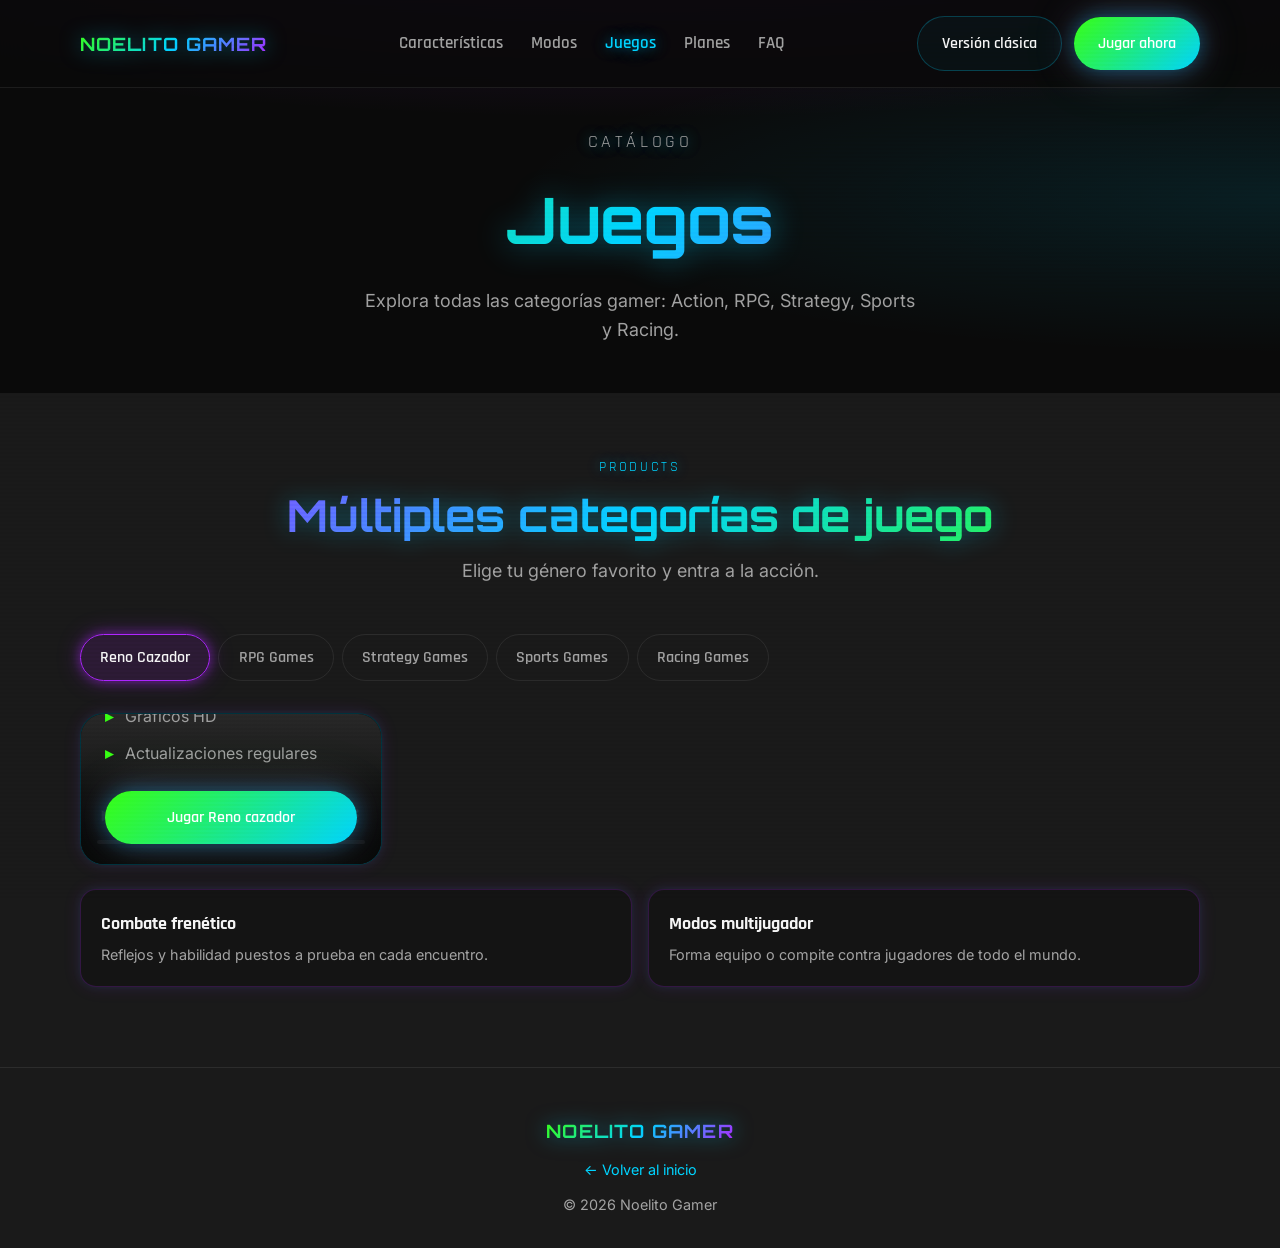
==== juegos.html @ 3323c5c1 "Añadir hub gamer Noelito con Reno Cazador y paginagamer Incluye juegos, videos, modo dia/noche y act" ====
<!DOCTYPE html>
<html lang="es">
<head>
    <meta charset="UTF-8">
    <meta name="viewport" content="width=device-width, initial-scale=1.0">
    <title>Juegos — Noelito Gamer</title>
    <link rel="preconnect" href="https://fonts.googleapis.com">
    <link rel="preconnect" href="https://fonts.gstatic.com" crossorigin>
    <link href="https://fonts.googleapis.com/css2?family=Inter:wght@400;500;600;700&family=Orbitron:wght@500;600;700;800&family=Rajdhani:wght@500;600;700&display=swap" rel="stylesheet">
    <style>
        :root {
            --bg: #0a0a0a;
            --bg-elevated: #1a1a1a;
            --bg-card: #141414;
            --border: rgba(255, 255, 255, 0.08);
            --text: #f5f5f5;
            --muted: #a3a3a3;
            --neon-green: #39ff14;
            --neon-purple: #b026ff;
            --neon-blue: #00d4ff;
            --gradient-neon: linear-gradient(135deg, var(--neon-green), var(--neon-blue), var(--neon-purple));
            --gradient-neon-reverse: linear-gradient(135deg, var(--neon-purple), var(--neon-blue), var(--neon-green));
            --glow-blue: 0 0 12px rgba(0, 212, 255, 0.5), 0 0 24px rgba(0, 212, 255, 0.25);
            --glow-purple: 0 0 12px rgba(176, 38, 255, 0.5), 0 0 24px rgba(176, 38, 255, 0.25);
            --glow-mixed: 0 0 20px rgba(0, 212, 255, 0.35), 0 0 40px rgba(176, 38, 255, 0.25), 0 0 60px rgba(57, 255, 20, 0.15);
            --card-glow: 0 0 18px rgba(176, 38, 255, 0.12), 0 0 8px rgba(0, 212, 255, 0.08);
            --card-glow-hover: 0 0 28px rgba(0, 212, 255, 0.35), 0 0 48px rgba(176, 38, 255, 0.2), 0 0 12px rgba(57, 255, 20, 0.15);
            --radius: 16px;
            --radius-lg: 24px;
            --container: min(1120px, calc(100% - 2rem));
            --font-display: 'Orbitron', sans-serif;
            --font-tech: 'Rajdhani', sans-serif;
            --font-body: 'Inter', sans-serif;
        }
        *, *::before, *::after { box-sizing: border-box; margin: 0; padding: 0; }
        html { scroll-behavior: smooth; }
        body {
            font-family: var(--font-body);
            background: var(--bg);
            color: var(--text);
            line-height: 1.6;
            overflow-x: hidden;
            position: relative;
        }
        body::before {
            content: '';
            position: fixed;
            inset: 0;
            z-index: 9999;
            pointer-events: none;
            background: repeating-linear-gradient(0deg, transparent, transparent 2px, rgba(0,0,0,0.15) 2px, rgba(0,0,0,0.15) 4px);
            opacity: 0.35;
            mix-blend-mode: overlay;
        }
        a { color: inherit; text-decoration: none; }
        button { font: inherit; cursor: pointer; border: none; background: none; }
        .container { width: var(--container); margin-inline: auto; }

        .section-label {
            font-family: var(--font-tech);
            font-size: 0.85rem;
            letter-spacing: 0.2em;
            text-transform: uppercase;
            color: var(--neon-blue);
            margin-bottom: 0.75rem;
            text-shadow: var(--glow-blue);
        }
        .section-title {
            font-family: var(--font-display);
            font-size: clamp(1.75rem, 4vw, 2.75rem);
            line-height: 1.15;
            margin-bottom: 1rem;
            background: var(--gradient-neon-reverse);
            -webkit-background-clip: text;
            background-clip: text;
            color: transparent;
            filter: drop-shadow(0 0 12px rgba(0, 212, 255, 0.4));
            animation: titleGlow 4s ease-in-out infinite;
        }
        .section-subtitle { color: var(--muted); font-size: clamp(1rem, 2vw, 1.125rem); max-width: 640px; }
        .section-header { margin-bottom: 3rem; }
        .section-header.center { text-align: center; }
        .section-header.center .section-subtitle { margin-inline: auto; }

        .btn {
            display: inline-flex;
            align-items: center;
            justify-content: center;
            padding: 0.85rem 1.5rem;
            border-radius: 999px;
            font-family: var(--font-tech);
            font-size: 1rem;
            font-weight: 600;
            transition: transform 0.25s ease, box-shadow 0.25s ease;
        }
        .btn:hover { transform: translateY(-2px); }
        .btn-primary {
            background: var(--gradient-neon);
            background-size: 200% 200%;
            color: #fff;
            box-shadow: var(--glow-mixed);
            animation: gradientShift 4s ease infinite;
        }
        .btn-primary:hover {
            box-shadow: 0 0 25px rgba(57,255,20,0.55), 0 0 45px rgba(0,212,255,0.5);
        }
        .btn-ghost {
            border: 1px solid rgba(0, 212, 255, 0.25);
            background: rgba(0, 212, 255, 0.04);
            color: var(--text);
        }
        .btn-ghost:hover { border-color: var(--neon-blue); box-shadow: var(--glow-blue); color: var(--neon-blue); }

        .navbar {
            position: fixed;
            top: 0; left: 0; right: 0;
            z-index: 100;
            padding: 1rem 0;
            background: rgba(10, 10, 10, 0.85);
            backdrop-filter: blur(16px);
            border-bottom: 1px solid var(--border);
        }
        .navbar-inner { display: flex; align-items: center; justify-content: space-between; gap: 1rem; }
        .logo {
            font-family: var(--font-display);
            font-size: 1.15rem;
            font-weight: 700;
            letter-spacing: 0.06em;
            background: var(--gradient-neon);
            -webkit-background-clip: text;
            background-clip: text;
            color: transparent;
            filter: drop-shadow(0 0 10px rgba(0, 212, 255, 0.5));
        }
        .nav-links { display: flex; align-items: center; gap: 1.75rem; list-style: none; }
        .nav-links a {
            font-family: var(--font-tech);
            font-size: 1.05rem;
            font-weight: 600;
            color: var(--muted);
            transition: color 0.2s ease, text-shadow 0.2s ease;
        }
        .nav-links a:hover,
        .nav-links a.active {
            color: var(--neon-blue);
            text-shadow: var(--glow-blue);
        }
        .nav-actions { display: flex; align-items: center; gap: 0.75rem; }
        .menu-toggle {
            display: none;
            width: 42px; height: 42px;
            border-radius: 10px;
            border: 1px solid var(--border);
            color: var(--text);
            font-size: 1.25rem;
        }
        .mobile-menu {
            display: none;
            position: fixed;
            inset: 0; top: 64px;
            background: rgba(10, 10, 10, 0.98);
            padding: 1.5rem;
            z-index: 99;
        }
        .mobile-menu.open { display: block; }
        .mobile-menu a {
            display: block;
            padding: 1rem 0;
            font-family: var(--font-tech);
            font-size: 1.25rem;
            border-bottom: 1px solid var(--border);
        }
        .mobile-menu a.active { color: var(--neon-blue); }

        .page-hero {
            padding: 8rem 0 3rem;
            background:
                radial-gradient(ellipse 80% 50% at 50% -20%, rgba(176, 38, 255, 0.2), transparent),
                radial-gradient(ellipse 60% 40% at 100% 50%, rgba(0, 212, 255, 0.1), transparent),
                var(--bg);
            text-align: center;
        }
        .page-hero h1 {
            font-family: var(--font-display);
            font-size: clamp(2.5rem, 6vw, 4rem);
            background: var(--gradient-neon);
            -webkit-background-clip: text;
            background-clip: text;
            color: transparent;
            filter: drop-shadow(0 0 16px rgba(0, 212, 255, 0.45));
            margin-bottom: 1rem;
        }
        .page-hero p { color: var(--muted); font-size: 1.125rem; max-width: 560px; margin-inline: auto; }

        section { padding: 4rem 0 5rem; }
        .product-tabs { display: flex; flex-wrap: wrap; gap: 0.5rem; margin-bottom: 2rem; }
        .product-tab {
            padding: 0.6rem 1.2rem;
            border-radius: 999px;
            border: 1px solid var(--border);
            font-family: var(--font-tech);
            font-weight: 600;
            color: var(--muted);
            transition: all 0.25s ease;
        }
        .product-tab.active, .product-tab:hover {
            color: var(--text);
            border-color: var(--neon-purple);
            background: rgba(176, 38, 255, 0.12);
            box-shadow: var(--glow-purple);
        }
        .product-panel { display: none; animation: fadeUp 0.4s ease; }
        .product-panel.active { display: grid; grid-template-columns: 1.2fr 1fr; gap: 2rem; align-items: center; }
        .product-showcase {
            padding: 2rem;
            border-radius: var(--radius-lg);
            border: 1px solid rgba(0, 212, 255, 0.25);
            background: var(--bg-elevated);
            min-height: 320px;
            box-shadow: var(--card-glow);
        }
        .product-showcase.product-showcase--reno {
            position: relative;
            display: inline-block;
            width: fit-content;
            max-width: 100%;
            min-height: 0;
            padding: 0;
            margin: 0;
            line-height: 0;
            vertical-align: top;
            overflow: hidden;
            background: #000;
            box-sizing: content-box;
        }
        .product-showcase-bg {
            display: block;
            width: auto;
            max-width: min(1080px, 100%);
            height: auto;
            margin: 0;
            padding: 0;
            border: none;
            vertical-align: top;
            object-fit: fill;
        }
        .product-showcase--reno::after {
            content: '';
            position: absolute;
            inset: 0;
            background: linear-gradient(180deg, rgba(10, 10, 10, 0.25) 0%, rgba(10, 10, 10, 0.7) 50%, rgba(10, 10, 10, 0.92) 100%);
            z-index: 1;
            pointer-events: none;
        }
        #panel-action.product-panel.active {
            grid-template-columns: 1fr;
            justify-items: start;
            align-items: start;
            gap: 1.5rem;
        }
        #panel-action .product-side {
            display: grid;
            grid-template-columns: repeat(2, 1fr);
            gap: 1rem;
            width: 100%;
        }
        .product-showcase--reno .product-showcase-content {
            position: absolute;
            inset: 0;
            z-index: 2;
            display: flex;
            flex-direction: column;
            justify-content: flex-end;
            width: 100%;
            padding: 1rem 1.5rem 1.25rem;
            margin: 0;
            line-height: 1.6;
            pointer-events: none;
            box-sizing: border-box;
        }
        .product-showcase--reno .product-showcase-content a,
        .product-showcase--reno .product-showcase-content button {
            pointer-events: auto;
        }
        .product-showcase--reno .product-showcase-bg {
            pointer-events: auto;
        }
        @media (max-width: 768px) {
            #panel-action .product-side {
                grid-template-columns: 1fr;
            }
            .product-showcase--reno .product-showcase-content {
                padding: 0.85rem 1rem 1rem;
            }
            .product-showcase-bg {
                max-width: 100%;
            }
        }
        .product-showcase-content {
            position: relative;
            z-index: 2;
        }
        .product-showcase h3 {
            font-family: var(--font-display);
            font-size: 1.5rem;
            margin-bottom: 0.75rem;
            background: var(--gradient-neon);
            -webkit-background-clip: text;
            background-clip: text;
            color: transparent;
        }
        .product-showcase p { color: var(--muted); margin-bottom: 1.5rem; }
        .product-list { list-style: none; display: grid; gap: 0.75rem; }
        .product-list li { display: flex; gap: 0.75rem; color: var(--muted); }
        .product-list li::before { content: '▸'; color: var(--neon-green); font-weight: bold; }
        .product-side { display: grid; gap: 1rem; }
        .mini-card {
            padding: 1.25rem;
            border-radius: var(--radius);
            border: 1px solid rgba(176, 38, 255, 0.2);
            background: var(--bg-card);
            box-shadow: var(--card-glow);
            transition: border-color 0.25s ease, box-shadow 0.25s ease;
        }
        .mini-card:hover { border-color: rgba(0, 212, 255, 0.5); box-shadow: var(--card-glow-hover); }
        .mini-card h4 { font-family: var(--font-tech); font-size: 1.1rem; margin-bottom: 0.35rem; }
        .mini-card p { color: var(--muted); font-size: 0.9rem; }

        footer {
            padding: 3rem 0 2rem;
            border-top: 1px solid var(--border);
            background: var(--bg-elevated);
            text-align: center;
        }
        footer p { color: var(--muted); font-size: 0.9rem; margin-top: 0.75rem; }

        .reveal { opacity: 0; transform: translateY(24px); transition: opacity 0.7s ease, transform 0.7s ease; }
        .reveal.visible { opacity: 1; transform: translateY(0); }

        @keyframes fadeUp { from { opacity: 0; transform: translateY(16px); } to { opacity: 1; transform: translateY(0); } }
        @keyframes titleGlow {
            0%, 100% { filter: drop-shadow(0 0 12px rgba(0, 212, 255, 0.35)); }
            50% { filter: drop-shadow(0 0 20px rgba(57, 255, 20, 0.45)); }
        }
        @keyframes gradientShift {
            0%, 100% { background-position: 0% 50%; }
            50% { background-position: 100% 50%; }
        }

        @media (max-width: 1024px) {
            .product-panel.active { grid-template-columns: 1fr; }
        }
        @media (max-width: 768px) {
            .nav-links, .nav-actions .btn-ghost { display: none; }
            .menu-toggle { display: grid; place-items: center; }
            .product-tabs { justify-content: center; }
            section { padding: 3rem 0 4rem; }
        }
        @media (max-width: 480px) {
            .product-tab { font-size: 0.8rem; padding: 0.5rem 0.85rem; }
        }
    </style>
</head>
<body>
    <header class="navbar" id="navbar">
        <div class="container navbar-inner">
            <a href="paginagamer.html" class="logo">NOELITO GAMER</a>
            <nav>
                <ul class="nav-links">
                    <li><a href="paginagamer.html#caracteristicas">Características</a></li>
                    <li><a href="paginagamer.html#features">Modos</a></li>
                    <li><a href="juegos.html" class="active">Juegos</a></li>
                    <li><a href="paginagamer.html#precios">Planes</a></li>
                    <li><a href="paginagamer.html#faq">FAQ</a></li>
                </ul>
            </nav>
            <div class="nav-actions">
                <a href="index.html" class="btn btn-ghost">Versión clásica</a>
                <a href="paginagamer.html#hero" class="btn btn-primary">Jugar ahora</a>
            </div>
            <button class="menu-toggle" id="menuToggle" aria-label="Menú">☰</button>
        </div>
    </header>
    <div class="mobile-menu" id="mobileMenu">
        <a href="paginagamer.html#caracteristicas">Características</a>
        <a href="paginagamer.html#features">Modos</a>
        <a href="juegos.html" class="active">Juegos</a>
        <a href="paginagamer.html#precios">Planes</a>
        <a href="paginagamer.html#faq">FAQ</a>
        <a href="paginagamer.html#hero" class="btn btn-primary" style="margin-top: 1rem; display: block; text-align: center;">Jugar ahora</a>
        <a href="index.html">Versión clásica</a>
    </div>

    <div class="page-hero">
        <div class="container reveal">
            <p class="section-label">Catálogo</p>
            <h1>Juegos</h1>
            <p>Explora todas las categorías gamer: Action, RPG, Strategy, Sports y Racing.</p>
        </div>
    </div>

    <section id="juegos" style="background: var(--bg-elevated);">
        <div class="container">
            <div class="section-header center reveal">
                <p class="section-label">Products</p>
                <h2 class="section-title">Múltiples categorías de juego</h2>
                <p class="section-subtitle">Elige tu género favorito y entra a la acción.</p>
            </div>
            <div class="product-tabs reveal" role="tablist" aria-label="Categorías de juego">
                <button class="product-tab active" role="tab" aria-selected="true" data-tab="action">Reno Cazador</button>
                <button class="product-tab" role="tab" aria-selected="false" data-tab="rpg">RPG Games</button>
                <button class="product-tab" role="tab" aria-selected="false" data-tab="strategy">Strategy Games</button>
                <button class="product-tab" role="tab" aria-selected="false" data-tab="sports">Sports Games</button>
                <button class="product-tab" role="tab" aria-selected="false" data-tab="racing">Racing Games</button>
            </div>

            <div class="product-panel active" id="panel-action" role="tabpanel">
                <div class="product-showcase product-showcase--reno">
                    <video class="product-showcase-bg" autoplay muted loop playsinline controls>
                        <source src="./public/video/renocazador.mp4" type="video/mp4">
                    </video>
                    <div class="product-showcase-content">
                        <h3>Reno Cazador</h3>
                        <p>Aventuras de acción intensas — juega <strong>Reno Cazador 3D</strong>, caza renos en un bosque nocturno en primera persona.</p>
                        <ul class="product-list">
                            <li>Combate frenético</li>
                            <li>Modos multijugador</li>
                            <li>Gráficos HD</li>
                            <li>Actualizaciones regulares</li>
                        </ul>
                        <a href="./reno-cazador.html" class="btn btn-primary" style="margin-top: 1.5rem;">Jugar Reno cazador</a>
                    </div>
                </div>
                <div class="product-side">
                    <div class="mini-card"><h4>Combate frenético</h4><p>Reflejos y habilidad puestos a prueba en cada encuentro.</p></div>
                    <div class="mini-card"><h4>Modos multijugador</h4><p>Forma equipo o compite contra jugadores de todo el mundo.</p></div>
                </div>
            </div>

            <div class="product-panel" id="panel-rpg" role="tabpanel">
                <div class="product-showcase">
                    <h3>RPG Games</h3>
                    <p>Epic role-playing experiences</p>
                    <ul class="product-list">
                        <li>Character customization</li>
                        <li>Story-driven gameplay</li>
                        <li>Open world</li>
                        <li>Quest system</li>
                    </ul>
                    <a href="juego.html" class="btn btn-primary" style="margin-top: 1.5rem;">Explore RPG</a>
                </div>
                <div class="product-side">
                    <div class="mini-card"><h4>Character customization</h4><p>Build your hero with unique skills and gear.</p></div>
                    <div class="mini-card"><h4>Quest system</h4><p>Complete missions and unlock the full story.</p></div>
                </div>
            </div>

            <div class="product-panel" id="panel-strategy" role="tabpanel">
                <div class="product-showcase">
                    <h3>Strategy Games</h3>
                    <p>Tactical and strategic challenges</p>
                    <ul class="product-list">
                        <li>Turn-based combat</li>
                        <li>Resource management</li>
                        <li>Alliance system</li>
                        <li>Leaderboards</li>
                    </ul>
                    <a href="juego.html" class="btn btn-primary" style="margin-top: 1.5rem;">Explore Strategy</a>
                </div>
                <div class="product-side">
                    <div class="mini-card"><h4>Turn-based combat</h4><p>Plan every move and outsmart your opponents.</p></div>
                    <div class="mini-card"><h4>Leaderboards</h4><p>Climb the ranks and prove your tactical mastery.</p></div>
                </div>
            </div>

            <div class="product-panel" id="panel-sports" role="tabpanel">
                <div class="product-showcase">
                    <h3>Sports Games</h3>
                    <p>Realistic sports simulations</p>
                    <ul class="product-list">
                        <li>Real physics</li>
                        <li>Career mode</li>
                        <li>Online multiplayer</li>
                        <li>Team management</li>
                    </ul>
                    <a href="juego.html" class="btn btn-primary" style="margin-top: 1.5rem;">Explore Sports</a>
                </div>
                <div class="product-side">
                    <div class="mini-card"><h4>Real physics</h4><p>Authentic ball movement and player dynamics.</p></div>
                    <div class="mini-card"><h4>Career mode</h4><p>Rise from rookie to legend in your sport.</p></div>
                </div>
            </div>

            <div class="product-panel" id="panel-racing" role="tabpanel">
                <div class="product-showcase">
                    <h3>Racing Games</h3>
                    <p>High-speed racing action</p>
                    <ul class="product-list">
                        <li>Car customization</li>
                        <li>Multiple tracks</li>
                        <li>Time trials</li>
                        <li>Drift mode</li>
                    </ul>
                    <a href="juego.html" class="btn btn-primary" style="margin-top: 1.5rem;">Explore Racing</a>
                </div>
                <div class="product-side">
                    <div class="mini-card"><h4>Car customization</h4><p>Tune performance and style your ride.</p></div>
                    <div class="mini-card"><h4>Drift mode</h4><p>Master corners and rack up style points.</p></div>
                </div>
            </div>
        </div>
    </section>

    <footer>
        <div class="container">
            <a href="paginagamer.html" class="logo">NOELITO GAMER</a>
            <p><a href="paginagamer.html" style="color: var(--neon-blue);">← Volver al inicio</a></p>
            <p>© 2026 Noelito Gamer</p>
        </div>
    </footer>

    <script>
        function actualizarEnlacesConNombre() {
            var nombreAlumno = localStorage.getItem('nombreAlumno');
            if (!nombreAlumno) return;
            document.querySelectorAll('a[href$=".html"]').forEach(function (enlace) {
                var href = enlace.getAttribute('href');
                if (href && !href.includes('nombre=') && !href.includes('index.html') && !href.includes('paginagamer.html')) {
                    enlace.setAttribute('href', href + '?nombre=' + encodeURIComponent(nombreAlumno));
                }
            });
        }

        function activateTab(tabId) {
            document.querySelectorAll('.product-tab').forEach(function (t) {
                var isActive = t.dataset.tab === tabId;
                t.classList.toggle('active', isActive);
                t.setAttribute('aria-selected', isActive ? 'true' : 'false');
            });
            document.querySelectorAll('.product-panel').forEach(function (p) {
                p.classList.remove('active');
            });
            var panel = document.getElementById('panel-' + tabId);
            if (panel) panel.classList.add('active');
        }

        function ajustarContenedorVideo() {
            document.querySelectorAll('.product-showcase--reno .product-showcase-bg').forEach(function (video) {
                function aplicarTamaño() {
                    if (!video.videoWidth || !video.videoHeight) return;
                    var panel = video.closest('#panel-action') || video.closest('.container');
                    var maxW = panel ? panel.clientWidth : 1080;
                    var escala = Math.min(1, maxW / video.videoWidth);
                    video.style.width = Math.round(video.videoWidth * escala) + 'px';
                    video.style.height = Math.round(video.videoHeight * escala) + 'px';
                }
                if (video.readyState >= 1) aplicarTamaño();
                video.addEventListener('loadedmetadata', aplicarTamaño);
                video.addEventListener('loadeddata', function () {
                    var playPromise = video.play();
                    if (playPromise && playPromise.catch) {
                        playPromise.catch(function () {});
                    }
                });
                window.addEventListener('resize', aplicarTamaño);
                if (video.paused) {
                    var playPromise = video.play();
                    if (playPromise && playPromise.catch) {
                        playPromise.catch(function () {});
                    }
                }
            });
        }

        document.addEventListener('DOMContentLoaded', function () {
            actualizarEnlacesConNombre();
            ajustarContenedorVideo();

            document.querySelectorAll('.product-tab').forEach(function (tab) {
                tab.addEventListener('click', function () {
                    activateTab(tab.dataset.tab);
                    history.replaceState(null, '', '#' + tab.dataset.tab);
                });
            });

            var hash = window.location.hash.replace('#', '');
            if (hash && document.getElementById('panel-' + hash)) {
                activateTab(hash);
            }

            var menuToggle = document.getElementById('menuToggle');
            var mobileMenu = document.getElementById('mobileMenu');
            menuToggle.addEventListener('click', function () { mobileMenu.classList.toggle('open'); });
            mobileMenu.querySelectorAll('a').forEach(function (link) {
                link.addEventListener('click', function () { mobileMenu.classList.remove('open'); });
            });

            var revealEls = document.querySelectorAll('.reveal');
            var observer = new IntersectionObserver(function (entries) {
                entries.forEach(function (entry) {
                    if (entry.isIntersecting) entry.target.classList.add('visible');
                });
            }, { threshold: 0.12 });
            revealEls.forEach(function (el) { observer.observe(el); });
        });
    </script>
</body>
</html>
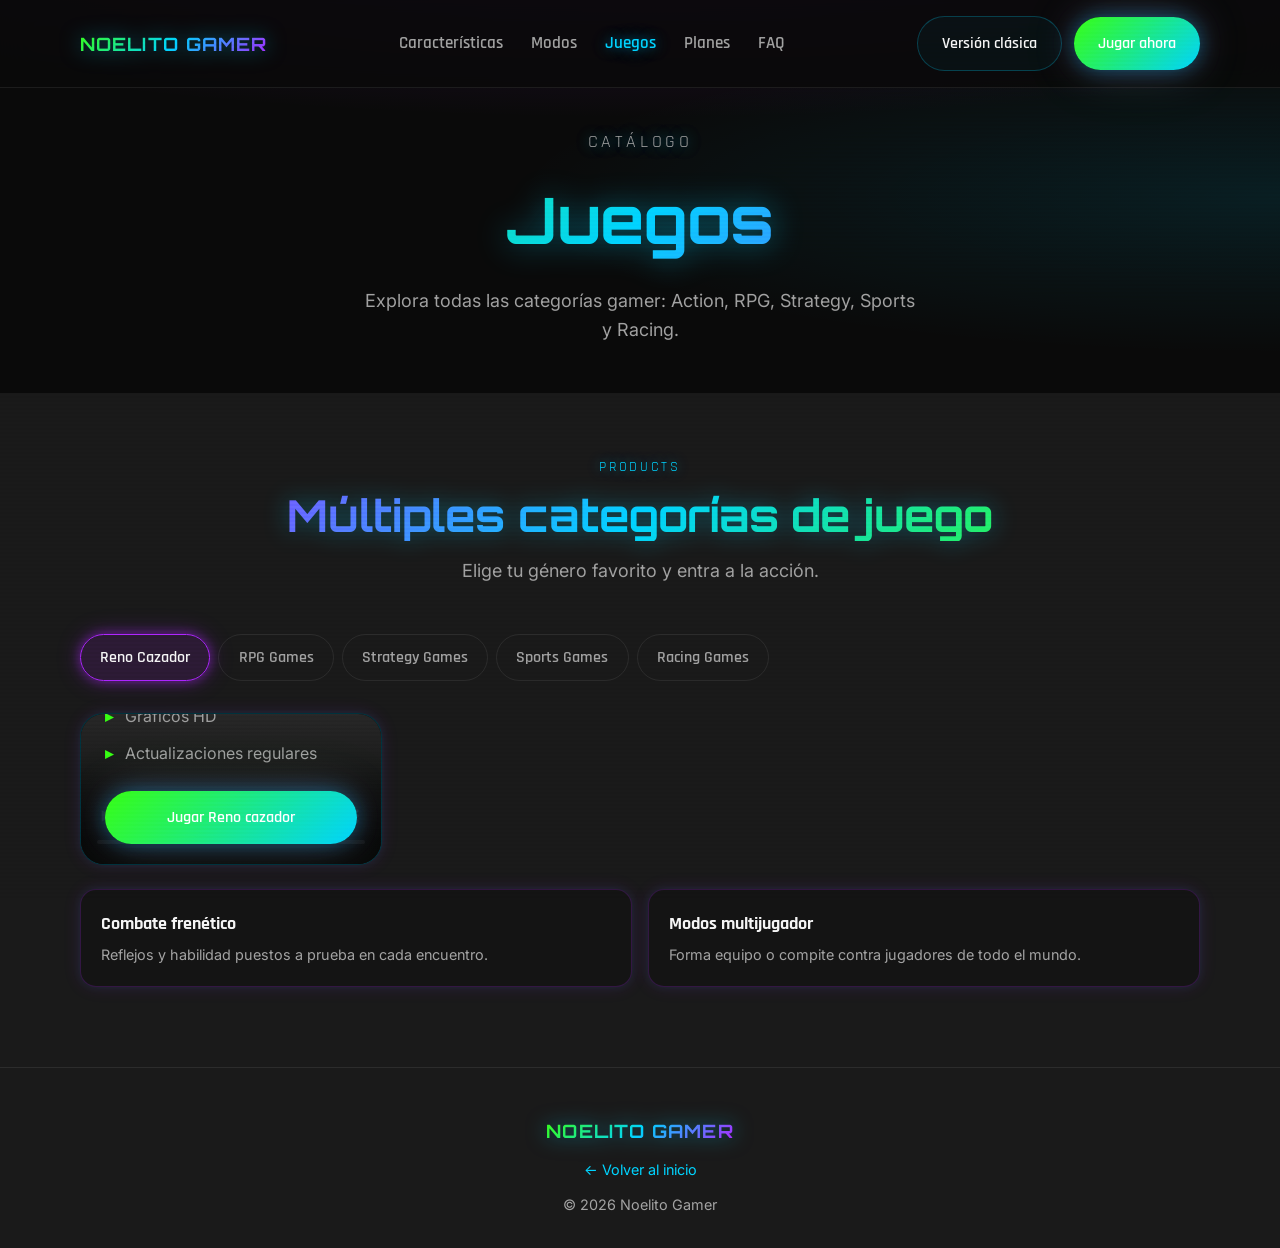
==== commit e859ece9: "Comprimir videos para carga web rapida en GitHub Pages Videos reducidos de ~1.7 GB a ~315 MB con H.2" ====
--- a/juegos.html
+++ b/juegos.html
@@ -364,31 +364,31 @@
 <body>
     <header class="navbar" id="navbar">
         <div class="container navbar-inner">
-            <a href="paginagamer.html" class="logo">NOELITO GAMER</a>
+            <a href="index.html" class="logo">NOELITO GAMER</a>
             <nav>
                 <ul class="nav-links">
-                    <li><a href="paginagamer.html#caracteristicas">Características</a></li>
-                    <li><a href="paginagamer.html#features">Modos</a></li>
+                    <li><a href="index.html#caracteristicas">Características</a></li>
+                    <li><a href="index.html#features">Modos</a></li>
                     <li><a href="juegos.html" class="active">Juegos</a></li>
-                    <li><a href="paginagamer.html#precios">Planes</a></li>
-                    <li><a href="paginagamer.html#faq">FAQ</a></li>
+                    <li><a href="index.html#precios">Planes</a></li>
+                    <li><a href="index.html#faq">FAQ</a></li>
                 </ul>
             </nav>
             <div class="nav-actions">
-                <a href="index.html" class="btn btn-ghost">Versión clásica</a>
-                <a href="paginagamer.html#hero" class="btn btn-primary">Jugar ahora</a>
+                <a href="inicio-clasico.html" class="btn btn-ghost">Versión clásica</a>
+                <a href="index.html#hero" class="btn btn-primary">Jugar ahora</a>
             </div>
             <button class="menu-toggle" id="menuToggle" aria-label="Menú">☰</button>
         </div>
     </header>
     <div class="mobile-menu" id="mobileMenu">
-        <a href="paginagamer.html#caracteristicas">Características</a>
-        <a href="paginagamer.html#features">Modos</a>
+        <a href="index.html#caracteristicas">Características</a>
+        <a href="index.html#features">Modos</a>
         <a href="juegos.html" class="active">Juegos</a>
-        <a href="paginagamer.html#precios">Planes</a>
-        <a href="paginagamer.html#faq">FAQ</a>
-        <a href="paginagamer.html#hero" class="btn btn-primary" style="margin-top: 1rem; display: block; text-align: center;">Jugar ahora</a>
-        <a href="index.html">Versión clásica</a>
+        <a href="index.html#precios">Planes</a>
+        <a href="index.html#faq">FAQ</a>
+        <a href="index.html#hero" class="btn btn-primary" style="margin-top: 1rem; display: block; text-align: center;">Jugar ahora</a>
+        <a href="inicio-clasico.html">Versión clásica</a>
     </div>
 
     <div class="page-hero">
@@ -416,8 +416,7 @@
 
             <div class="product-panel active" id="panel-action" role="tabpanel">
                 <div class="product-showcase product-showcase--reno">
-                    <video class="product-showcase-bg" autoplay muted loop playsinline controls>
-                        <source src="./public/video/renocazador.mp4" type="video/mp4">
+                    <video class="product-showcase-bg" muted loop playsinline controls preload="none" data-src="./public/video/renocazador.mp4">
                     </video>
                     <div class="product-showcase-content">
                         <h3>Reno Cazador</h3>
@@ -513,8 +512,8 @@
 
     <footer>
         <div class="container">
-            <a href="paginagamer.html" class="logo">NOELITO GAMER</a>
-            <p><a href="paginagamer.html" style="color: var(--neon-blue);">← Volver al inicio</a></p>
+            <a href="index.html" class="logo">NOELITO GAMER</a>
+            <p><a href="index.html" style="color: var(--neon-blue);">← Volver al inicio</a></p>
             <p>© 2026 Noelito Gamer</p>
         </div>
     </footer>
@@ -525,7 +524,7 @@
             if (!nombreAlumno) return;
             document.querySelectorAll('a[href$=".html"]').forEach(function (enlace) {
                 var href = enlace.getAttribute('href');
-                if (href && !href.includes('nombre=') && !href.includes('index.html') && !href.includes('paginagamer.html')) {
+                if (href && !href.includes('nombre=') && !href.includes('index.html') && !href.includes('inicio-clasico.html')) {
                     enlace.setAttribute('href', href + '?nombre=' + encodeURIComponent(nombreAlumno));
                 }
             });
@@ -542,6 +541,37 @@
             });
             var panel = document.getElementById('panel-' + tabId);
             if (panel) panel.classList.add('active');
+        }
+
+        function cargarVideoLazy(video) {
+            var src = video.getAttribute('data-src');
+            if (!src || video.dataset.loaded) return;
+            var source = document.createElement('source');
+            source.src = src;
+            source.type = 'video/mp4';
+            video.appendChild(source);
+            video.dataset.loaded = 'true';
+            video.load();
+        }
+
+        function initVideosLazy() {
+            var videos = document.querySelectorAll('video[data-src]');
+            videos.forEach(function (video) {
+                video.addEventListener('play', function () { cargarVideoLazy(video); });
+            });
+            if (!('IntersectionObserver' in window)) {
+                videos.forEach(cargarVideoLazy);
+                return;
+            }
+            var observer = new IntersectionObserver(function (entries) {
+                entries.forEach(function (entry) {
+                    if (entry.isIntersecting) {
+                        cargarVideoLazy(entry.target);
+                        observer.unobserve(entry.target);
+                    }
+                });
+            }, { rootMargin: '200px' });
+            videos.forEach(function (video) { observer.observe(video); });
         }
 
         function ajustarContenedorVideo() {
@@ -557,23 +587,19 @@
                 if (video.readyState >= 1) aplicarTamaño();
                 video.addEventListener('loadedmetadata', aplicarTamaño);
                 video.addEventListener('loadeddata', function () {
+                    if (!video.closest('.product-panel.active')) return;
                     var playPromise = video.play();
                     if (playPromise && playPromise.catch) {
                         playPromise.catch(function () {});
                     }
                 });
                 window.addEventListener('resize', aplicarTamaño);
-                if (video.paused) {
-                    var playPromise = video.play();
-                    if (playPromise && playPromise.catch) {
-                        playPromise.catch(function () {});
-                    }
-                }
             });
         }
 
         document.addEventListener('DOMContentLoaded', function () {
             actualizarEnlacesConNombre();
+            initVideosLazy();
             ajustarContenedorVideo();
 
             document.querySelectorAll('.product-tab').forEach(function (tab) {
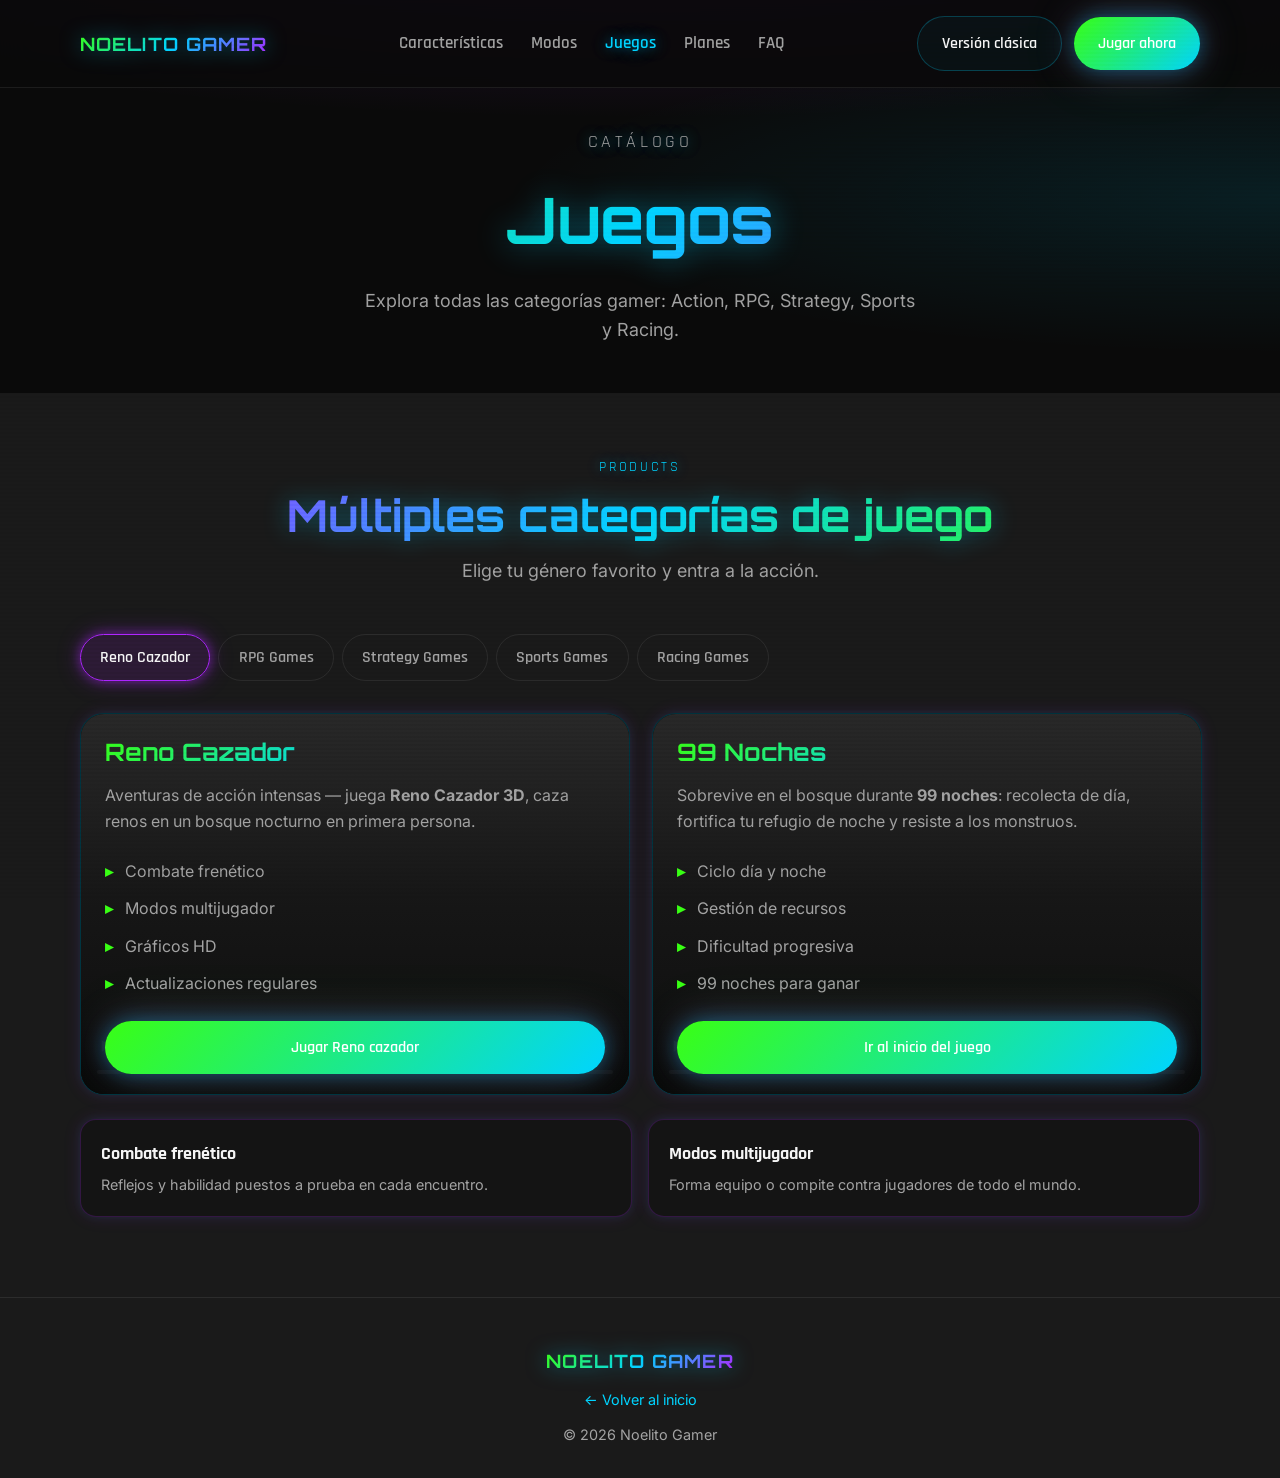
==== commit 1a1baf91: "Actualiza Reno Cazador, instrucciones y enlaces del sitio para GitHub Pages. Co-authored-by: Cursor " ====
--- a/juegos.html
+++ b/juegos.html
@@ -258,6 +258,24 @@
             align-items: start;
             gap: 1.5rem;
         }
+        #panel-action .product-games-row {
+            display: grid;
+            grid-template-columns: repeat(2, minmax(0, 1fr));
+            gap: 1.5rem;
+            width: 100%;
+        }
+        #panel-action .product-games-row .product-showcase--reno {
+            width: 100%;
+            max-width: none;
+            min-height: 380px;
+        }
+        #panel-action .product-games-row .product-showcase-bg {
+            width: 100%;
+            height: 100%;
+            min-height: 380px;
+            max-width: none;
+            object-fit: cover;
+        }
         #panel-action .product-side {
             display: grid;
             grid-template-columns: repeat(2, 1fr);
@@ -286,6 +304,9 @@
             pointer-events: auto;
         }
         @media (max-width: 768px) {
+            #panel-action .product-games-row {
+                grid-template-columns: 1fr;
+            }
             #panel-action .product-side {
                 grid-template-columns: 1fr;
             }
@@ -415,19 +436,36 @@
             </div>
 
             <div class="product-panel active" id="panel-action" role="tabpanel">
-                <div class="product-showcase product-showcase--reno">
-                    <video class="product-showcase-bg" muted loop playsinline controls preload="none" data-src="./public/video/renocazador.mp4">
-                    </video>
-                    <div class="product-showcase-content">
-                        <h3>Reno Cazador</h3>
-                        <p>Aventuras de acción intensas — juega <strong>Reno Cazador 3D</strong>, caza renos en un bosque nocturno en primera persona.</p>
-                        <ul class="product-list">
-                            <li>Combate frenético</li>
-                            <li>Modos multijugador</li>
-                            <li>Gráficos HD</li>
-                            <li>Actualizaciones regulares</li>
-                        </ul>
-                        <a href="./reno-cazador.html" class="btn btn-primary" style="margin-top: 1.5rem;">Jugar Reno cazador</a>
+                <div class="product-games-row">
+                    <div class="product-showcase product-showcase--reno">
+                        <video class="product-showcase-bg" muted loop playsinline controls preload="metadata" src="./public/video/renocazador.mp4">
+                        </video>
+                        <div class="product-showcase-content">
+                            <h3>Reno Cazador</h3>
+                            <p>Aventuras de acción intensas — juega <strong>Reno Cazador 3D</strong>, caza renos en un bosque nocturno en primera persona.</p>
+                            <ul class="product-list">
+                                <li>Combate frenético</li>
+                                <li>Modos multijugador</li>
+                                <li>Gráficos HD</li>
+                                <li>Actualizaciones regulares</li>
+                            </ul>
+                            <a href="./reno-cazador.html" class="btn btn-primary" style="margin-top: 1.5rem;">Jugar Reno cazador</a>
+                        </div>
+                    </div>
+                    <div class="product-showcase product-showcase--reno">
+                        <video class="product-showcase-bg" muted loop playsinline controls preload="metadata" src="./public/video/fondomecanica.mp4">
+                        </video>
+                        <div class="product-showcase-content">
+                            <h3>99 Noches</h3>
+                            <p>Sobrevive en el bosque durante <strong>99 noches</strong>: recolecta de día, fortifica tu refugio de noche y resiste a los monstruos.</p>
+                            <ul class="product-list">
+                                <li>Ciclo día y noche</li>
+                                <li>Gestión de recursos</li>
+                                <li>Dificultad progresiva</li>
+                                <li>99 noches para ganar</li>
+                            </ul>
+                            <a href="./99-noches.html" class="btn btn-primary" style="margin-top: 1.5rem;">Ir al inicio del juego</a>
+                        </div>
                     </div>
                 </div>
                 <div class="product-side">
@@ -577,6 +615,7 @@
         function ajustarContenedorVideo() {
             document.querySelectorAll('.product-showcase--reno .product-showcase-bg').forEach(function (video) {
                 function aplicarTamaño() {
+                    if (video.closest('.product-games-row')) return;
                     if (!video.videoWidth || !video.videoHeight) return;
                     var panel = video.closest('#panel-action') || video.closest('.container');
                     var maxW = panel ? panel.clientWidth : 1080;
@@ -601,6 +640,11 @@
             actualizarEnlacesConNombre();
             initVideosLazy();
             ajustarContenedorVideo();
+            document.querySelectorAll('.product-panel.active video[src]').forEach(function (video) {
+                video.load();
+                var playPromise = video.play();
+                if (playPromise && playPromise.catch) playPromise.catch(function () {});
+            });
 
             document.querySelectorAll('.product-tab').forEach(function (tab) {
                 tab.addEventListener('click', function () {
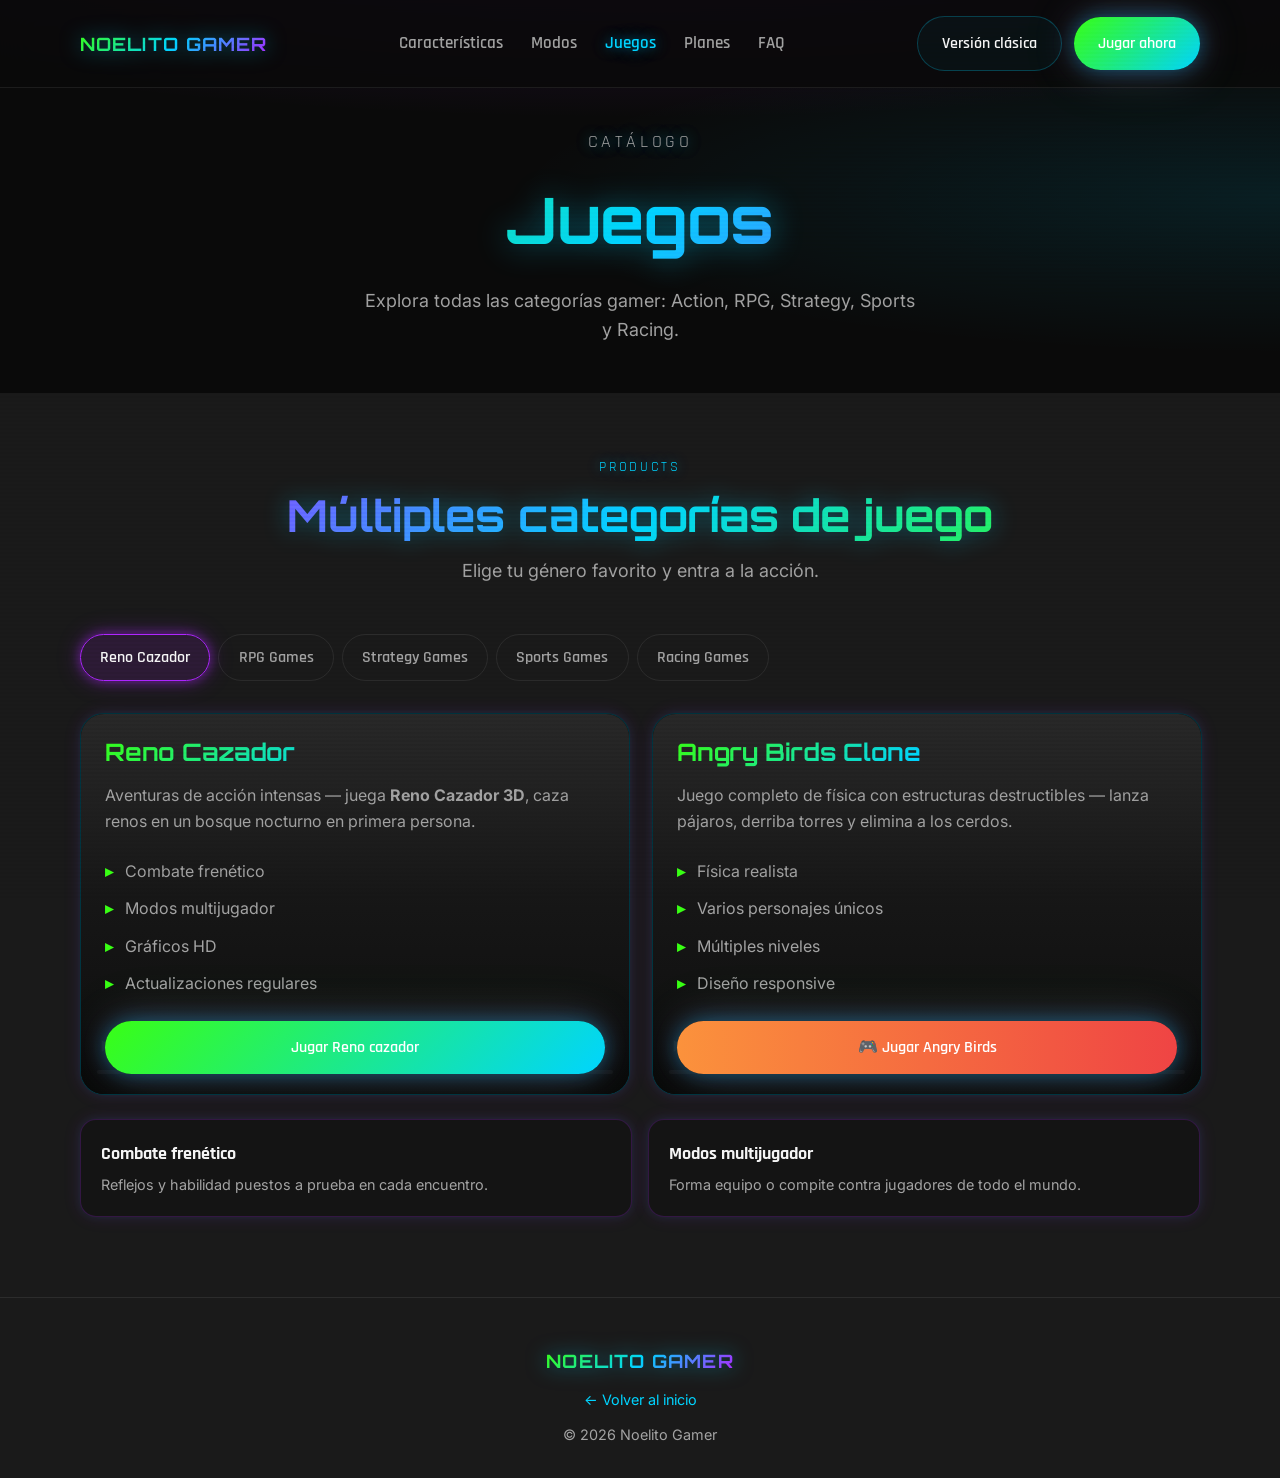
==== commit 5c80790f: "Publica la tarjeta de Mario Bros y el juego en el sitio. Co-authored-by: Cursor <cursoragent@cursor." ====
--- a/juegos.html
+++ b/juegos.html
@@ -453,18 +453,18 @@
                         </div>
                     </div>
                     <div class="product-showcase product-showcase--reno">
-                        <video class="product-showcase-bg" muted loop playsinline controls preload="metadata" src="./public/video/fondomecanica.mp4">
+                        <video class="product-showcase-bg" muted loop playsinline controls preload="metadata" src="./public/video/juego2.mp4">
                         </video>
                         <div class="product-showcase-content">
-                            <h3>99 Noches</h3>
-                            <p>Sobrevive en el bosque durante <strong>99 noches</strong>: recolecta de día, fortifica tu refugio de noche y resiste a los monstruos.</p>
+                            <h3>Angry Birds Clone</h3>
+                            <p>Juego completo de física con estructuras destructibles — lanza pájaros, derriba torres y elimina a los cerdos.</p>
                             <ul class="product-list">
-                                <li>Ciclo día y noche</li>
-                                <li>Gestión de recursos</li>
-                                <li>Dificultad progresiva</li>
-                                <li>99 noches para ganar</li>
+                                <li>Física realista</li>
+                                <li>Varios personajes únicos</li>
+                                <li>Múltiples niveles</li>
+                                <li>Diseño responsive</li>
                             </ul>
-                            <a href="./99-noches.html" class="btn btn-primary" style="margin-top: 1.5rem;">Ir al inicio del juego</a>
+                            <a href="./rompe-bloques.html" class="btn btn-primary" style="margin-top: 1.5rem; background: linear-gradient(to right, #fb923c, #ef4444); border: none;">🎮 Jugar Angry Birds</a>
                         </div>
                     </div>
                 </div>
